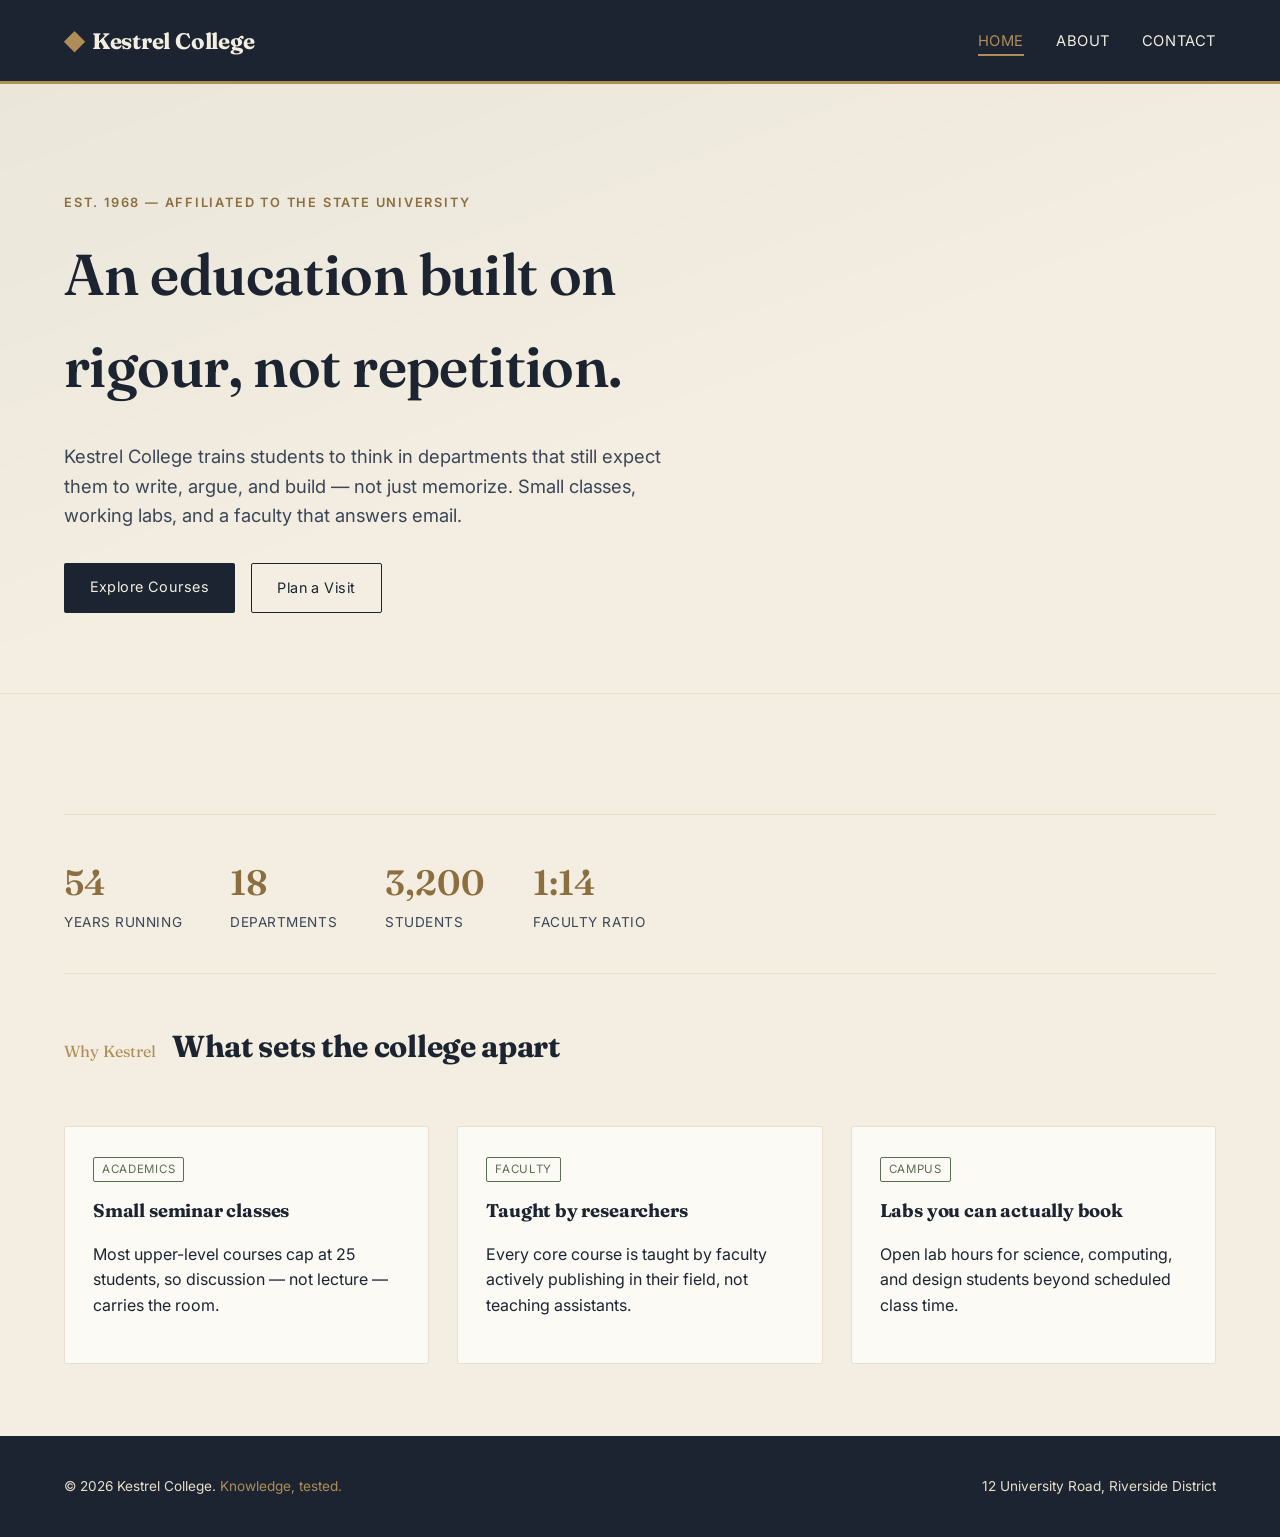
==== index.html @ f405685e "first Initial commit" ====
<!DOCTYPE html>
<html lang="en">
<head>
<meta charset="UTF-8">
<meta name="viewport" content="width=device-width, initial-scale=1.0">
<title>Kestrel College</title>
<link rel="stylesheet" href="style.css">
</head>
<body>

<header class="site-header">
  <a class="brand" href="index.html"><span class="mark">◆</span> Kestrel College</a>
  <nav class="main-nav">
    <ul>
      <li><a href="index.html" aria-current="page">Home</a></li>
      <li><a href="about.html">About</a></li>
      <li><a href="contact.html">Contact</a></li>
    </ul>
  </nav>
</header>

<section class="hero">
  <p class="eyebrow">Est. 1968 — Affiliated to the State University</p>
  <h1>An education built on rigour, not repetition.</h1>
  <p class="lede">Kestrel College trains students to think in departments that still expect them to write, argue, and build — not just memorize. Small classes, working labs, and a faculty that answers email.</p>
  <div class="hero-actions">
    <a class="btn btn-primary" href="courses.html">Explore Courses</a>
    <a class="btn btn-ghost" href="contact.html">Plan a Visit</a>
  </div>
</section>

<section>
  <div class="stat-row">
    <div class="stat"><div class="num">54</div><div class="label">Years Running</div></div>
    <div class="stat"><div class="num">18</div><div class="label">Departments</div></div>
    <div class="stat"><div class="num">3,200</div><div class="label">Students</div></div>
    <div class="stat"><div class="num">1:14</div><div class="label">Faculty Ratio</div></div>
  </div>

  <div class="section-title">
    <span class="num">Why Kestrel</span>
    <h2>What sets the college apart</h2>
  </div>
  <div class="grid">
    <div class="card">
      <span class="tag">Academics</span>
      <h3>Small seminar classes</h3>
      <p>Most upper-level courses cap at 25 students, so discussion — not lecture — carries the room.</p>
    </div>
    <div class="card">
      <span class="tag">Faculty</span>
      <h3>Taught by researchers</h3>
      <p>Every core course is taught by faculty actively publishing in their field, not teaching assistants.</p>
    </div>
    <div class="card">
      <span class="tag">Campus</span>
      <h3>Labs you can actually book</h3>
      <p>Open lab hours for science, computing, and design students beyond scheduled class time.</p>
    </div>
  </div>
</section>

<footer>
  <span>© 2026 Kestrel College. <span class="brass">Knowledge, tested.</span></span>
  <span>12 University Road, Riverside District</span>
</footer>

</body>
</html>
---- style.css ----
/* Kestrel College — shared stylesheet */

@import url('https://fonts.googleapis.com/css2?family=Fraunces:opsz,wght@9..144,400;9..144,600;9..144,700&family=Inter:wght@400;500;600&display=swap');

:root {
  --ink: #1B2430;
  --ink-soft: #3A4556;
  --parchment: #F3EEE1;
  --parchment-deep: #E8E0CC;
  --brass: #B08D57;
  --brass-deep: #8C6E3F;
  --moss: #5C6E52;
  --white: #FCFAF5;
  --radius: 2px;
}

* { box-sizing: border-box; }

html { scroll-behavior: smooth; }

body {
  margin: 0;
  background: var(--parchment);
  color: var(--ink);
  font-family: 'Inter', -apple-system, sans-serif;
  line-height: 1.6;
}

h1, h2, h3, .brand {
  font-family: 'Fraunces', Georgia, serif;
  color: var(--ink);
  margin: 0 0 0.5em;
  letter-spacing: -0.01em;
}

a { color: inherit; }

img { max-width: 100%; display: block; }

/* ---------- Header / nav ---------- */

.site-header {
  display: flex;
  align-items: center;
  justify-content: space-between;
  padding: 1.25rem 5%;
  background: var(--ink);
  color: var(--parchment);
  position: sticky;
  top: 0;
  z-index: 10;
  border-bottom: 3px solid var(--brass);
}

.brand {
  color: var(--parchment);
  font-size: 1.4rem;
  font-weight: 700;
  text-decoration: none;
  display: flex;
  align-items: baseline;
  gap: 0.5rem;
  margin: 0;
}

.brand .mark {
  color: var(--brass);
  font-size: 1.6rem;
}

nav.main-nav ul {
  list-style: none;
  display: flex;
  gap: 2rem;
  margin: 0;
  padding: 0;
}

nav.main-nav a {
  text-decoration: none;
  color: var(--parchment);
  font-size: 0.92rem;
  letter-spacing: 0.04em;
  text-transform: uppercase;
  padding-bottom: 4px;
  border-bottom: 2px solid transparent;
  transition: border-color 0.2s ease, color 0.2s ease;
}

nav.main-nav a:hover,
nav.main-nav a[aria-current="page"] {
  color: var(--brass);
  border-bottom-color: var(--brass);
}

/* ---------- Hero ---------- */

.hero {
  padding: 6rem 5% 5rem;
  background:
    linear-gradient(160deg, rgba(27,36,48,0.04) 0%, rgba(27,36,48,0) 55%),
    var(--parchment);
  border-bottom: 1px solid var(--parchment-deep);
}

.hero .eyebrow {
  font-size: 0.8rem;
  letter-spacing: 0.14em;
  text-transform: uppercase;
  color: var(--brass-deep);
  font-weight: 600;
  margin-bottom: 1rem;
}

.hero h1 {
  font-size: clamp(2.4rem, 5vw, 3.6rem);
  max-width: 16ch;
  font-weight: 600;
}

.hero p.lede {
  max-width: 52ch;
  font-size: 1.15rem;
  color: var(--ink-soft);
  margin-top: 1rem;
}

.hero-actions {
  margin-top: 2rem;
  display: flex;
  gap: 1rem;
}

/* ---------- Buttons ---------- */

.btn {
  display: inline-block;
  padding: 0.8rem 1.6rem;
  text-decoration: none;
  font-size: 0.9rem;
  letter-spacing: 0.03em;
  border-radius: var(--radius);
  transition: transform 0.15s ease, background 0.15s ease;
}

.btn-primary {
  background: var(--ink);
  color: var(--parchment);
}
.btn-primary:hover { background: var(--brass-deep); transform: translateY(-1px); }

.btn-ghost {
  border: 1px solid var(--ink);
  color: var(--ink);
}
.btn-ghost:hover { background: var(--ink); color: var(--parchment); }

/* ---------- Sections / cards ---------- */

section { padding: 4.5rem 5%; }

.section-title {
  display: flex;
  align-items: baseline;
  gap: 1rem;
  margin-bottom: 2.5rem;
}

.section-title .num {
  font-family: 'Fraunces', serif;
  color: var(--brass);
  font-size: 1rem;
}

.section-title h2 { font-size: 1.9rem; }

.grid {
  display: grid;
  grid-template-columns: repeat(auto-fit, minmax(230px, 1fr));
  gap: 1.75rem;
}

.card {
  background: var(--white);
  border: 1px solid var(--parchment-deep);
  padding: 1.75rem;
  border-radius: var(--radius);
}

.card h3 { font-size: 1.15rem; }

.card .tag {
  display: inline-block;
  font-size: 0.72rem;
  letter-spacing: 0.06em;
  text-transform: uppercase;
  color: var(--moss);
  border: 1px solid var(--moss);
  padding: 0.15rem 0.5rem;
  border-radius: var(--radius);
  margin-bottom: 0.9rem;
}

.stat-row {
  display: flex;
  flex-wrap: wrap;
  gap: 3rem;
  border-top: 1px solid var(--parchment-deep);
  border-bottom: 1px solid var(--parchment-deep);
  padding: 2.5rem 0;
  margin: 3rem 0;
}

.stat .num {
  font-family: 'Fraunces', serif;
  font-size: 2.2rem;
  color: var(--brass-deep);
  font-weight: 600;
}

.stat .label {
  font-size: 0.85rem;
  color: var(--ink-soft);
  text-transform: uppercase;
  letter-spacing: 0.04em;
}

/* ---------- Gallery-specific ---------- */

.gallery-grid {
  display: grid;
  grid-template-columns: repeat(auto-fit, minmax(240px, 1fr));
  gap: 1.5rem;
}

.gallery-tile {
  aspect-ratio: 4/3;
  border-radius: var(--radius);
  display: flex;
  align-items: flex-end;
  padding: 1rem;
  color: var(--white);
  font-family: 'Fraunces', serif;
  font-size: 1.05rem;
  position: relative;
  overflow: hidden;
}

.gallery-tile::after {
  content: "";
  position: absolute;
  inset: 0;
  background: linear-gradient(0deg, rgba(27,36,48,0.65), rgba(27,36,48,0) 60%);
}

.gallery-tile span { position: relative; z-index: 1; }

.tile-1 { background: linear-gradient(135deg, #5C6E52, #1B2430); }
.tile-2 { background: linear-gradient(135deg, #B08D57, #3A4556); }
.tile-3 { background: linear-gradient(135deg, #8C6E3F, #1B2430); }
.tile-4 { background: linear-gradient(135deg, #3A4556, #5C6E52); }
.tile-5 { background: linear-gradient(135deg, #1B2430, #B08D57); }
.tile-6 { background: linear-gradient(135deg, #5C6E52, #8C6E3F); }

/* ---------- Contact ---------- */

.contact-grid {
  display: grid;
  grid-template-columns: 1.1fr 0.9fr;
  gap: 3rem;
}

.info-list {
  list-style: none;
  padding: 0;
  margin: 1.5rem 0 0;
}

.info-list li {
  padding: 0.9rem 0;
  border-bottom: 1px solid var(--parchment-deep);
  display: flex;
  gap: 1rem;
}

.info-list .k {
  min-width: 8ch;
  color: var(--brass-deep);
  font-size: 0.8rem;
  text-transform: uppercase;
  letter-spacing: 0.05em;
  padding-top: 0.15rem;
}

form.contact-form {
  display: grid;
  gap: 1rem;
  background: var(--white);
  border: 1px solid var(--parchment-deep);
  padding: 2rem;
  border-radius: var(--radius);
}

form.contact-form label {
  font-size: 0.8rem;
  text-transform: uppercase;
  letter-spacing: 0.05em;
  color: var(--ink-soft);
  display: block;
  margin-bottom: 0.35rem;
}

form.contact-form input,
form.contact-form textarea {
  width: 100%;
  padding: 0.7rem 0.8rem;
  border: 1px solid var(--parchment-deep);
  border-radius: var(--radius);
  font-family: inherit;
  font-size: 0.95rem;
  background: var(--parchment);
}

/* ---------- Footer ---------- */

footer {
  background: var(--ink);
  color: var(--parchment-deep);
  padding: 2.5rem 5%;
  font-size: 0.85rem;
  display: flex;
  justify-content: space-between;
  flex-wrap: wrap;
  gap: 1rem;
}

footer .brass { color: var(--brass); }

@media (max-width: 720px) {
  .site-header { flex-direction: column; gap: 1rem; align-items: flex-start; }
  nav.main-nav ul { gap: 1.2rem; flex-wrap: wrap; }
  .contact-grid { grid-template-columns: 1fr; }
}
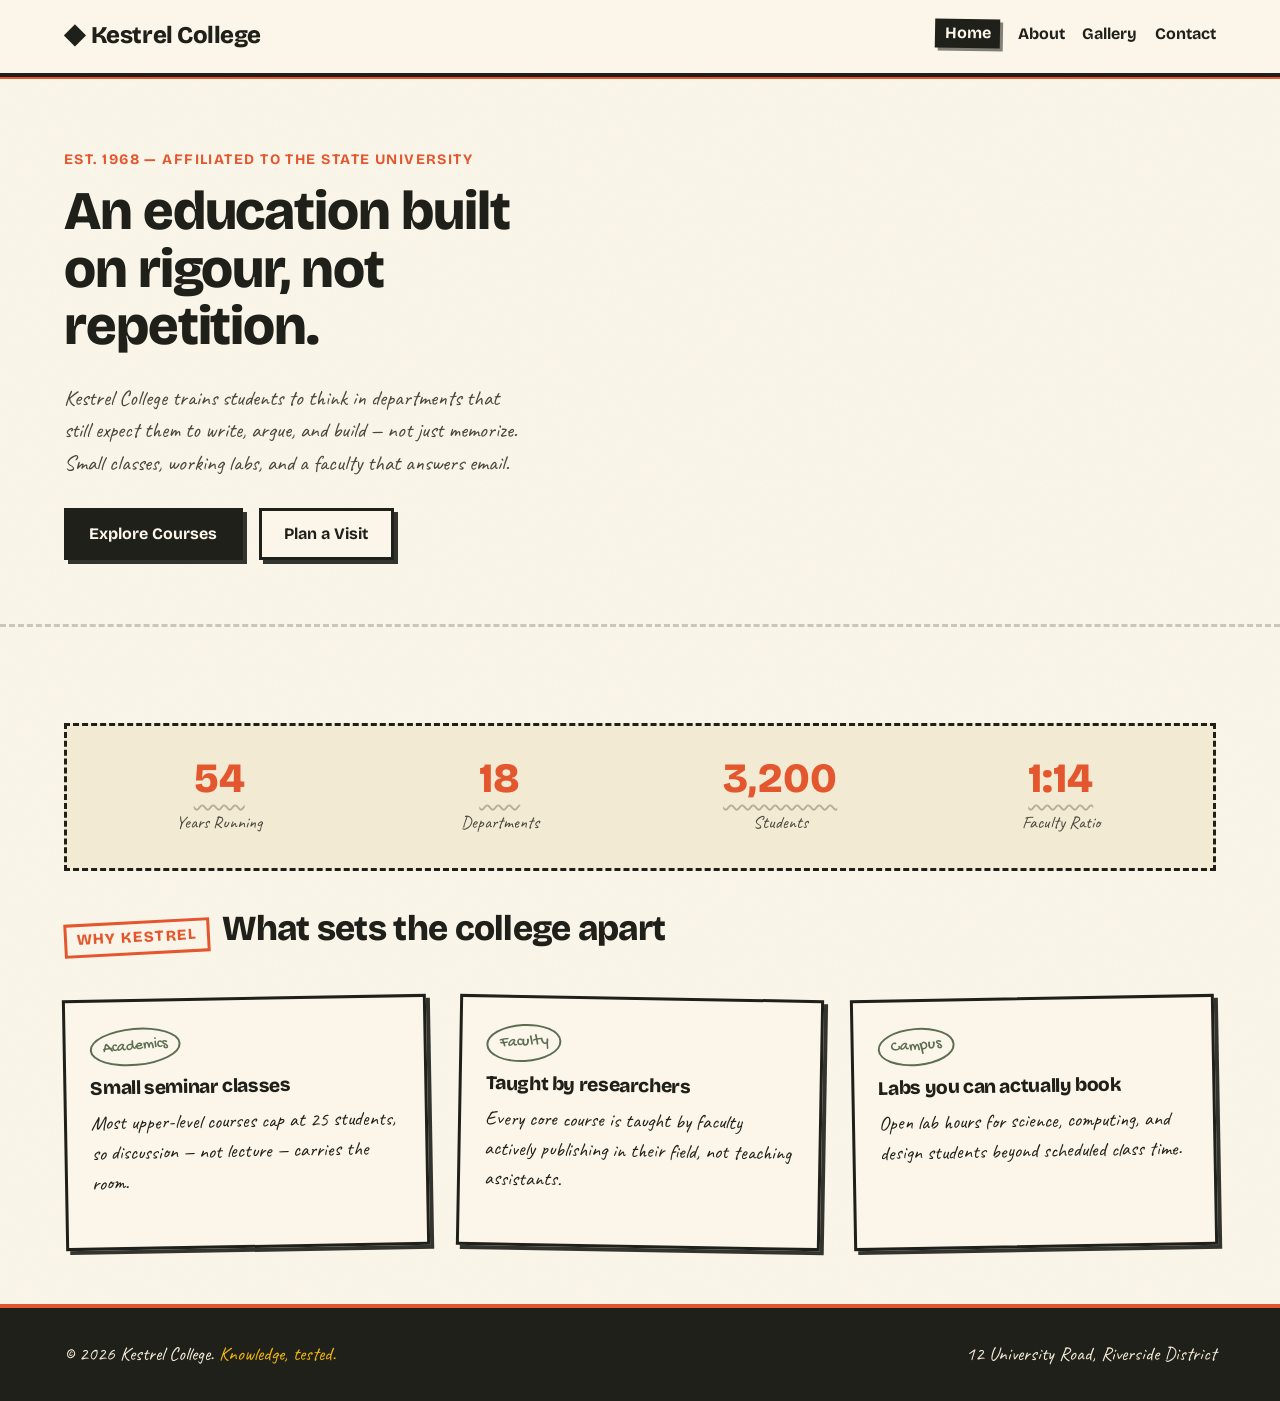
==== commit 5de4de7d: "Gallery branch commit" ====
--- a/index.html
+++ b/index.html
@@ -14,6 +14,7 @@
     <ul>
       <li><a href="index.html" aria-current="page">Home</a></li>
       <li><a href="about.html">About</a></li>
+      <li><a href="gallery.html">Gallery</a></li>
       <li><a href="contact.html">Contact</a></li>
     </ul>
   </nav>
--- a/style.css
+++ b/style.css
@@ -1,17 +1,22 @@
-/* Kestrel College — shared stylesheet */
-
-@import url('https://fonts.googleapis.com/css2?family=Fraunces:opsz,wght@9..144,400;9..144,600;9..144,700&family=Inter:wght@400;500;600&display=swap');
+/* ============================================================
+   Kestrel College — "Campus Zine" sketchbook editorial
+   Hand-drawn, slightly imperfect, very much alive.
+   ============================================================ */
+
+@import url('https://fonts.googleapis.com/css2?family=Bricolage+Grotesque:opsz,wght@12..96,500;12..96,700;12..96,800&family=Gochi+Hand&family=Caveat:wght@600;700&display=swap');
 
 :root {
-  --ink: #1B2430;
-  --ink-soft: #3A4556;
-  --parchment: #F3EEE1;
-  --parchment-deep: #E8E0CC;
-  --brass: #B08D57;
-  --brass-deep: #8C6E3F;
-  --moss: #5C6E52;
-  --white: #FCFAF5;
-  --radius: 2px;
+  --paper: #FBF6E9;        /* warm pressed paper */
+  --paper-2: #F3EAD3;      /* slightly darker paper pad */
+  --ink: #20201B;          /* near-black ink */
+  --ink-soft: #4A483E;
+  --tomato: #E4572E;       /* punchy accent */
+  --sun: #F2B705;          /* sticky-note yellow */
+  --kestrel: #5C6E52;      /* kestrel green */
+  --sky: #7FB3C9;          /* pen blue */
+  --line: rgba(32,32,27,0.22);
+  --shadow: 4px 4px 0 rgba(32,32,27,0.9);
+  --shadow-lite: 3px 3px 0 rgba(32,32,27,0.55);
 }
 
 * { box-sizing: border-box; }
@@ -20,22 +25,119 @@
 
 body {
   margin: 0;
-  background: var(--parchment);
+  background:
+    radial-gradient(circle at 15% 20%, rgba(242,183,5,0.10), transparent 40%),
+    radial-gradient(circle at 85% 10%, rgba(228,87,46,0.08), transparent 40%),
+    var(--paper);
   color: var(--ink);
-  font-family: 'Inter', -apple-system, sans-serif;
-  line-height: 1.6;
+  font-family: 'Caveat', 'Comic Sans MS', cursive;
+  font-size: 1.25rem;
+  line-height: 1.5;
+  background-image: url('data:image/svg+xml;utf8,<svg xmlns="http://www.w3.org/2000/svg" width="140" height="140"><filter id="n"><feTurbulence type="fractalNoise" baseFrequency="0.9" numOctaves="2" stitchTiles="stitch"/><feColorMatrix type="saturate" values="0"/></filter><rect width="140" height="140" filter="url(%23n)" opacity="0.045"/></svg>');
+  animation: grain 0.6s steps(3) infinite;
+}
+
+@keyframes grain {
+  0% { background-position: 0 0; }
+  50% { background-position: -40px 20px; }
+  100% { background-position: 20px -40px; }
 }
 
 h1, h2, h3, .brand {
-  font-family: 'Fraunces', Georgia, serif;
+  font-family: 'Bricolage Grotesque', 'Arial Black', sans-serif;
+  font-weight: 800;
+  line-height: 1.05;
+  letter-spacing: -0.02em;
   color: var(--ink);
   margin: 0 0 0.5em;
-  letter-spacing: -0.01em;
-}
-
+}
+
+h1 { font-size: clamp(2rem, 6vw, 3.4rem); }
+h2 { font-size: clamp(1.5rem, 4vw, 2.2rem); }
+h3 { font-size: 1.25rem; }
+
+p { margin: 0 0 1em; }
+
+img { max-width: 100%; display: block; }
 a { color: inherit; }
 
-img { max-width: 100%; display: block; }
+::selection { background: var(--sun); color: var(--ink); }
+
+/* Hand-drawn underline / highlight helpers */
+.u-hl {
+  position: relative;
+  display: inline-block;
+  background: linear-gradient(transparent 62%, var(--sun) 62%, var(--sun) 92%, transparent 92%);
+  padding: 0 0.1em;
+}
+
+.scrib {
+  position: relative;
+  display: inline-block;
+}
+.scrib::after {
+  content: "";
+  position: absolute;
+  left: 0;
+  right: 0;
+  bottom: -0.08em;
+  height: 0.4em;
+  background: url('data:image/svg+xml;utf8,<svg xmlns="http://www.w3.org/2000/svg" viewBox="0 0 120 12"><path d="M2 8 C 20 3, 40 11, 60 6 S 100 3, 118 7" fill="none" stroke="%23E4572E" stroke-width="4" stroke-linecap="round"/></svg>');
+  background-size: 120px 12px;
+  background-repeat: repeat-x;
+  opacity: 0.85;
+}
+
+.scrib--kestrel::after {
+  background-image: url('data:image/svg+xml;utf8,<svg xmlns="http://www.w3.org/2000/svg" viewBox="0 0 120 12"><path d="M2 8 C 20 3, 40 11, 60 6 S 100 3, 118 7" fill="none" stroke="%235C6E52" stroke-width="4" stroke-linecap="round"/></svg>');
+}
+
+/* Sticky-note / washi-tape sticker */
+.sticker {
+  display: inline-block;
+  background: var(--sun);
+  color: var(--ink);
+  font-family: 'Caveat', cursive;
+  font-size: 1rem;
+  padding: 0.15rem 0.7rem;
+  transform: rotate(-2deg);
+  box-shadow: var(--shadow-lite);
+  position: relative;
+}
+
+.tape {
+  position: relative;
+}
+.tape::before {
+  content: "";
+  position: absolute;
+  top: -12px;
+  left: 50%;
+  transform: translateX(-50%) rotate(-2deg);
+  width: 7rem;
+  height: 1.35rem;
+  background: rgba(244,219,150,0.72);
+  border-left: 2px dashed rgba(32,32,27,0.15);
+  border-right: 2px dashed rgba(32,32,27,0.15);
+  box-shadow: 0 1px 2px rgba(0,0,0,0.08);
+  z-index: 2;
+}
+
+/* Stamp / badge */
+.stamp {
+  display: inline-block;
+  font-family: 'Bricolage Grotesque', sans-serif;
+  font-weight: 800;
+  font-size: 0.8rem;
+  letter-spacing: 0.12em;
+  text-transform: uppercase;
+  color: var(--tomato);
+  border: 3px double var(--tomato);
+  padding: 0.2rem 0.7rem;
+  transform: rotate(-4deg);
+  border-radius: 6px;
+  opacity: 0.85;
+}
 
 /* ---------- Header / nav ---------- */
 
@@ -43,231 +145,343 @@
   display: flex;
   align-items: center;
   justify-content: space-between;
-  padding: 1.25rem 5%;
-  background: var(--ink);
-  color: var(--parchment);
+  flex-wrap: wrap;
+  gap: 0.5rem 1.5rem;
+  padding: 1.1rem 5% 1.4rem;
   position: sticky;
   top: 0;
-  z-index: 10;
-  border-bottom: 3px solid var(--brass);
+  z-index: 20;
+  background: var(--paper);
+  border-bottom: 4px solid var(--ink);
+  box-shadow: 0 2px 0 var(--tomato);
 }
 
 .brand {
-  color: var(--parchment);
-  font-size: 1.4rem;
-  font-weight: 700;
+  display: flex;
+  align-items: baseline;
+  gap: 0.4rem;
   text-decoration: none;
-  display: flex;
-  align-items: baseline;
-  gap: 0.5rem;
+  color: var(--ink);
+  font-size: 1.5rem;
   margin: 0;
 }
 
 .brand .mark {
-  color: var(--brass);
-  font-size: 1.6rem;
+  font-size: 1.7rem;
+}
+.brand .mark-bird {
+  color: var(--tomato);
+  transform: rotate(-8deg);
+  display: inline-block;
 }
 
 nav.main-nav ul {
   list-style: none;
   display: flex;
-  gap: 2rem;
+  flex-wrap: wrap;
+  gap: 1.1rem;
   margin: 0;
   padding: 0;
 }
 
 nav.main-nav a {
   text-decoration: none;
-  color: var(--parchment);
-  font-size: 0.92rem;
-  letter-spacing: 0.04em;
+  color: var(--ink);
+  font-family: 'Bricolage Grotesque', sans-serif;
+  font-weight: 700;
+  font-size: 1rem;
+  border-bottom: 3px solid transparent;
+  padding-bottom: 2px;
+  transition: transform 0.15s ease, border-color 0.15s ease, color 0.15s ease;
+  display: inline-block;
+}
+
+nav.main-nav a:hover {
+  transform: rotate(-2deg) translateY(-1px);
+  border-bottom-color: var(--tomato);
+}
+
+nav.main-nav a[aria-current="page"] {
+  background: var(--ink);
+  color: var(--paper);
+  padding: 0.15rem 0.6rem;
+  border-bottom: none;
+  transform: rotate(1deg);
+  box-shadow: var(--shadow-lite);
+}
+
+/* ---------- Hero ---------- */
+
+.hero {
+  padding: 4.5rem 5% 4rem;
+  position: relative;
+  border-bottom: 3px dashed var(--line);
+}
+
+.hero .eyebrow {
+  font-family: 'Bricolage Grotesque', sans-serif;
+  font-weight: 700;
+  font-size: 0.9rem;
+  letter-spacing: 0.1em;
   text-transform: uppercase;
-  padding-bottom: 4px;
-  border-bottom: 2px solid transparent;
-  transition: border-color 0.2s ease, color 0.2s ease;
-}
-
-nav.main-nav a:hover,
-nav.main-nav a[aria-current="page"] {
-  color: var(--brass);
-  border-bottom-color: var(--brass);
-}
-
-/* ---------- Hero ---------- */
-
-.hero {
-  padding: 6rem 5% 5rem;
-  background:
-    linear-gradient(160deg, rgba(27,36,48,0.04) 0%, rgba(27,36,48,0) 55%),
-    var(--parchment);
-  border-bottom: 1px solid var(--parchment-deep);
-}
-
-.hero .eyebrow {
-  font-size: 0.8rem;
-  letter-spacing: 0.14em;
+  color: var(--tomato);
+  margin-bottom: 0.8rem;
+}
+
+.hero h1 { max-width: 14ch; }
+
+.hero p.lede {
+  max-width: 46ch;
+  color: var(--ink-soft);
+  font-size: 1.35rem;
+}
+
+.hero-actions {
+  margin-top: 1.8rem;
+  display: flex;
+  flex-wrap: wrap;
+  gap: 1rem;
+}
+
+/* Hand-drawn arrow doodle near hero */
+.doodle-arrow {
+  position: absolute;
+  right: 7%;
+  bottom: 5rem;
+  font-size: 3rem;
+  color: var(--tomato);
+  transform: rotate(-12deg);
+  opacity: 0.8;
+  animation: bob 3s ease-in-out infinite;
+}
+@keyframes bob {
+  0%,100% { transform: rotate(-12deg) translateY(0); }
+  50% { transform: rotate(-12deg) translateY(-8px); }
+}
+
+/* ---------- Buttons ---------- */
+
+.btn {
+  display: inline-block;
+  padding: 0.7rem 1.4rem;
+  text-decoration: none;
+  font-family: 'Bricolage Grotesque', sans-serif;
+  font-weight: 700;
+  font-size: 1rem;
+  border: 3px solid var(--ink);
+  box-shadow: var(--shadow);
+  transition: transform 0.12s ease, box-shadow 0.12s ease, background 0.12s ease;
+}
+
+.btn:hover {
+  transform: translate(2px, 2px);
+  box-shadow: 2px 2px 0 var(--ink);
+}
+
+.btn:active { transform: translate(4px,4px); box-shadow: none; }
+
+.btn-primary { background: var(--ink); color: var(--paper); }
+.btn-primary:hover { background: var(--tomato); border-color: var(--tomato); box-shadow: 2px 2px 0 var(--tomato); }
+
+.btn-ghost { background: var(--paper); color: var(--ink); }
+.btn-ghost:hover { background: var(--sun); }
+
+.btn-tomato { background: var(--tomato); color: var(--paper); border-color: var(--tomato); }
+.btn-tomato:hover { background: var(--ink); border-color: var(--ink); box-shadow: 2px 2px 0 var(--ink); }
+
+/* ---------- Sections ---------- */
+
+section { padding: 3.5rem 5%; }
+
+.section-title {
+  display: flex;
+  align-items: center;
+  flex-wrap: wrap;
+  gap: 0.8rem;
+  margin-bottom: 2rem;
+}
+
+.section-title .num {
+  font-family: 'Bricolage Grotesque', sans-serif;
+  font-weight: 800;
+  color: var(--tomato);
+  font-size: 0.95rem;
+  letter-spacing: 0.08em;
   text-transform: uppercase;
-  color: var(--brass-deep);
-  font-weight: 600;
-  margin-bottom: 1rem;
-}
-
-.hero h1 {
-  font-size: clamp(2.4rem, 5vw, 3.6rem);
-  max-width: 16ch;
-  font-weight: 600;
-}
-
-.hero p.lede {
-  max-width: 52ch;
-  font-size: 1.15rem;
-  color: var(--ink-soft);
-  margin-top: 1rem;
-}
-
-.hero-actions {
-  margin-top: 2rem;
-  display: flex;
-  gap: 1rem;
-}
-
-/* ---------- Buttons ---------- */
-
-.btn {
-  display: inline-block;
-  padding: 0.8rem 1.6rem;
-  text-decoration: none;
-  font-size: 0.9rem;
-  letter-spacing: 0.03em;
-  border-radius: var(--radius);
-  transition: transform 0.15s ease, background 0.15s ease;
-}
-
-.btn-primary {
-  background: var(--ink);
-  color: var(--parchment);
-}
-.btn-primary:hover { background: var(--brass-deep); transform: translateY(-1px); }
-
-.btn-ghost {
-  border: 1px solid var(--ink);
-  color: var(--ink);
-}
-.btn-ghost:hover { background: var(--ink); color: var(--parchment); }
-
-/* ---------- Sections / cards ---------- */
-
-section { padding: 4.5rem 5%; }
-
-.section-title {
-  display: flex;
-  align-items: baseline;
-  gap: 1rem;
-  margin-bottom: 2.5rem;
-}
-
-.section-title .num {
-  font-family: 'Fraunces', serif;
-  color: var(--brass);
-  font-size: 1rem;
-}
-
-.section-title h2 { font-size: 1.9rem; }
+  border: 3px solid var(--tomato);
+  padding: 0.15rem 0.6rem;
+  transform: rotate(-3deg);
+}
+
+/* ---------- Cards ---------- */
 
 .grid {
   display: grid;
   grid-template-columns: repeat(auto-fit, minmax(230px, 1fr));
-  gap: 1.75rem;
+  gap: 1.9rem;
 }
 
 .card {
-  background: var(--white);
-  border: 1px solid var(--parchment-deep);
-  padding: 1.75rem;
-  border-radius: var(--radius);
-}
-
-.card h3 { font-size: 1.15rem; }
+  background: var(--paper);
+  border: 3px solid var(--ink);
+  box-shadow: var(--shadow);
+  padding: 1.6rem 1.5rem 1.8rem;
+  position: relative;
+  transition: transform 0.15s ease, box-shadow 0.15s ease;
+}
+
+.card:nth-child(odd) { transform: rotate(-1deg); }
+.card:nth-child(even) { transform: rotate(1deg); }
+
+.card:hover { transform: rotate(0deg) translateY(-4px); box-shadow: 6px 6px 0 var(--ink); }
+
+.card h3 { font-size: 1.2rem; }
 
 .card .tag {
   display: inline-block;
-  font-size: 0.72rem;
-  letter-spacing: 0.06em;
-  text-transform: uppercase;
-  color: var(--moss);
-  border: 1px solid var(--moss);
-  padding: 0.15rem 0.5rem;
-  border-radius: var(--radius);
-  margin-bottom: 0.9rem;
-}
+  font-family: 'Gochi Hand', cursive;
+  font-size: 1rem;
+  color: var(--kestrel);
+  border: 2px solid var(--kestrel);
+  border-radius: 50%;
+  padding: 0.3rem 0.7rem;
+  transform: rotate(-4deg);
+  margin-bottom: 0.8rem;
+  background: var(--paper);
+}
+
+.card .pin {
+  position: absolute;
+  top: -10px;
+  left: 50%;
+  transform: translateX(-50%);
+  width: 14px;
+  height: 14px;
+  border-radius: 50%;
+  background: var(--tomato);
+  box-shadow: inset -2px -2px 0 rgba(0,0,0,0.25), 0 2px 3px rgba(0,0,0,0.3);
+}
+
+/* ---------- Stats ---------- */
 
 .stat-row {
-  display: flex;
-  flex-wrap: wrap;
-  gap: 3rem;
-  border-top: 1px solid var(--parchment-deep);
-  border-bottom: 1px solid var(--parchment-deep);
-  padding: 2.5rem 0;
-  margin: 3rem 0;
+  display: grid;
+  grid-template-columns: repeat(auto-fit, minmax(150px, 1fr));
+  gap: 1.5rem;
+  border: 3px dashed var(--ink);
+  padding: 2rem 1.5rem;
+  margin: 2.5rem 0;
+  background: var(--paper-2);
+}
+
+.stat {
+  text-align: center;
+  position: relative;
 }
 
 .stat .num {
-  font-family: 'Fraunces', serif;
-  font-size: 2.2rem;
-  color: var(--brass-deep);
-  font-weight: 600;
+  font-family: 'Bricolage Grotesque', sans-serif;
+  font-weight: 800;
+  font-size: 2.6rem;
+  color: var(--tomato);
+  display: block;
+  line-height: 1;
+  text-decoration: underline wavy rgba(32,32,27,0.3) 2px;
+  text-underline-offset: 0.3em;
 }
 
 .stat .label {
-  font-size: 0.85rem;
+  font-size: 1.1rem;
   color: var(--ink-soft);
-  text-transform: uppercase;
-  letter-spacing: 0.04em;
-}
-
-/* ---------- Gallery-specific ---------- */
+  margin-top: 0.6rem;
+  display: block;
+}
+
+/* ---------- Marquee ticker ---------- */
+
+.marquee {
+  background: var(--ink);
+  color: var(--paper);
+  border-top: 3px solid var(--sun);
+  border-bottom: 3px solid var(--sun);
+  overflow: hidden;
+  white-space: nowrap;
+  padding: 0.55rem 0;
+  font-family: 'Bricolage Grotesque', sans-serif;
+  font-weight: 700;
+  font-size: 1rem;
+  letter-spacing: 0.05em;
+}
+
+.marquee span {
+  display: inline-block;
+  padding-left: 100%;
+  animation: ticker 22s linear infinite;
+}
+@keyframes ticker {
+  0% { transform: translateX(0); }
+  100% { transform: translateX(-100%); }
+}
+
+/* ---------- Gallery ---------- */
 
 .gallery-grid {
   display: grid;
-  grid-template-columns: repeat(auto-fit, minmax(240px, 1fr));
-  gap: 1.5rem;
+  grid-template-columns: repeat(auto-fit, minmax(230px, 1fr));
+  gap: 2rem;
 }
 
 .gallery-tile {
   aspect-ratio: 4/3;
-  border-radius: var(--radius);
+  border: 3px solid var(--ink);
+  box-shadow: var(--shadow);
   display: flex;
   align-items: flex-end;
   padding: 1rem;
-  color: var(--white);
-  font-family: 'Fraunces', serif;
+  color: var(--paper);
+  font-family: 'Bricolage Grotesque', sans-serif;
+  font-weight: 800;
   font-size: 1.05rem;
   position: relative;
   overflow: hidden;
-}
-
-.gallery-tile::after {
-  content: "";
+  background-image: url('data:image/svg+xml;utf8,<svg xmlns="http://www.w3.org/2000/svg" width="100" height="100"><filter id="n"><feTurbulence type="fractalNoise" baseFrequency="0.8" numOctaves="2" stitchTiles="stitch"/><feColorMatrix type="saturate" values="0"/></filter><rect width="100" height="100" filter="url(%23n)" opacity="0.15"/></svg>');
+}
+
+.gallery-tile:nth-child(odd) { transform: rotate(-1.5deg); }
+.gallery-tile:nth-child(even) { transform: rotate(1.5deg); }
+
+.gallery-tile span {
+  position: relative;
+  z-index: 1;
+  background: rgba(32,32,27,0.85);
+  padding: 0.2rem 0.5rem;
+  transform: rotate(-1deg);
+}
+
+.tile-1 { background: linear-gradient(135deg, #5C6E52, #20201B); }
+.tile-2 { background: linear-gradient(135deg, #F2B705, #E4572E); color: var(--ink); }
+.tile-3 { background: linear-gradient(135deg, #7FB3C9, #20201B); }
+.tile-4 { background: linear-gradient(135deg, #E4572E, #5C6E52); }
+.tile-5 { background: linear-gradient(135deg, #20201B, #7FB3C9); }
+.tile-6 { background: linear-gradient(135deg, #5C6E52, #E4572E); }
+
+.gallery-tile .tape-white {
   position: absolute;
-  inset: 0;
-  background: linear-gradient(0deg, rgba(27,36,48,0.65), rgba(27,36,48,0) 60%);
-}
-
-.gallery-tile span { position: relative; z-index: 1; }
-
-.tile-1 { background: linear-gradient(135deg, #5C6E52, #1B2430); }
-.tile-2 { background: linear-gradient(135deg, #B08D57, #3A4556); }
-.tile-3 { background: linear-gradient(135deg, #8C6E3F, #1B2430); }
-.tile-4 { background: linear-gradient(135deg, #3A4556, #5C6E52); }
-.tile-5 { background: linear-gradient(135deg, #1B2430, #B08D57); }
-.tile-6 { background: linear-gradient(135deg, #5C6E52, #8C6E3F); }
+  top: -2px;
+  left: 50%;
+  transform: translateX(-50%) rotate(2deg);
+  width: 6rem;
+  height: 1.2rem;
+  background: rgba(251,246,233,0.75);
+  z-index: 2;
+}
 
 /* ---------- Contact ---------- */
 
 .contact-grid {
   display: grid;
   grid-template-columns: 1.1fr 0.9fr;
-  gap: 3rem;
+  gap: 2.5rem;
 }
 
 .info-list {
@@ -278,31 +492,38 @@
 
 .info-list li {
   padding: 0.9rem 0;
-  border-bottom: 1px solid var(--parchment-deep);
+  border-bottom: 3px dotted var(--line);
   display: flex;
   gap: 1rem;
+  align-items: flex-start;
 }
 
 .info-list .k {
   min-width: 8ch;
-  color: var(--brass-deep);
-  font-size: 0.8rem;
+  color: var(--kestrel);
+  font-family: 'Bricolage Grotesque', sans-serif;
+  font-weight: 700;
+  font-size: 0.85rem;
   text-transform: uppercase;
   letter-spacing: 0.05em;
-  padding-top: 0.15rem;
+  padding-top: 0.2rem;
 }
 
 form.contact-form {
   display: grid;
-  gap: 1rem;
-  background: var(--white);
-  border: 1px solid var(--parchment-deep);
-  padding: 2rem;
-  border-radius: var(--radius);
+  gap: 1.1rem;
+  background: var(--paper);
+  border: 3px solid var(--ink);
+  box-shadow: var(--shadow);
+  padding: 2rem 1.6rem;
+  position: relative;
+  transform: rotate(0.5deg);
 }
 
 form.contact-form label {
-  font-size: 0.8rem;
+  font-family: 'Bricolage Grotesque', sans-serif;
+  font-weight: 700;
+  font-size: 0.85rem;
   text-transform: uppercase;
   letter-spacing: 0.05em;
   color: var(--ink-soft);
@@ -314,30 +535,42 @@
 form.contact-form textarea {
   width: 100%;
   padding: 0.7rem 0.8rem;
-  border: 1px solid var(--parchment-deep);
-  border-radius: var(--radius);
-  font-family: inherit;
-  font-size: 0.95rem;
-  background: var(--parchment);
+  border: 2px solid var(--ink);
+  border-radius: 0;
+  font-family: 'Caveat', cursive;
+  font-size: 1.2rem;
+  background: #FFFDF6;
+  box-shadow: inset 2px 2px 0 rgba(32,32,27,0.08);
+}
+
+form.contact-form input:focus,
+form.contact-form textarea:focus {
+  outline: 3px solid var(--sun);
+  outline-offset: 1px;
 }
 
 /* ---------- Footer ---------- */
 
 footer {
   background: var(--ink);
-  color: var(--parchment-deep);
-  padding: 2.5rem 5%;
-  font-size: 0.85rem;
+  color: var(--paper-2);
+  padding: 2rem 5%;
+  font-family: 'Caveat', cursive;
+  font-size: 1.2rem;
   display: flex;
   justify-content: space-between;
   flex-wrap: wrap;
   gap: 1rem;
-}
-
-footer .brass { color: var(--brass); }
+  border-top: 4px solid var(--tomato);
+}
+
+footer .brass { color: var(--sun); }
+
+/* ---------- Responsive ---------- */
 
 @media (max-width: 720px) {
-  .site-header { flex-direction: column; gap: 1rem; align-items: flex-start; }
-  nav.main-nav ul { gap: 1.2rem; flex-wrap: wrap; }
+  .site-header { flex-direction: column; align-items: flex-start; }
   .contact-grid { grid-template-columns: 1fr; }
-}
+  .doodle-arrow { display: none; }
+  .stat-row { grid-template-columns: repeat(2, 1fr); }
+}
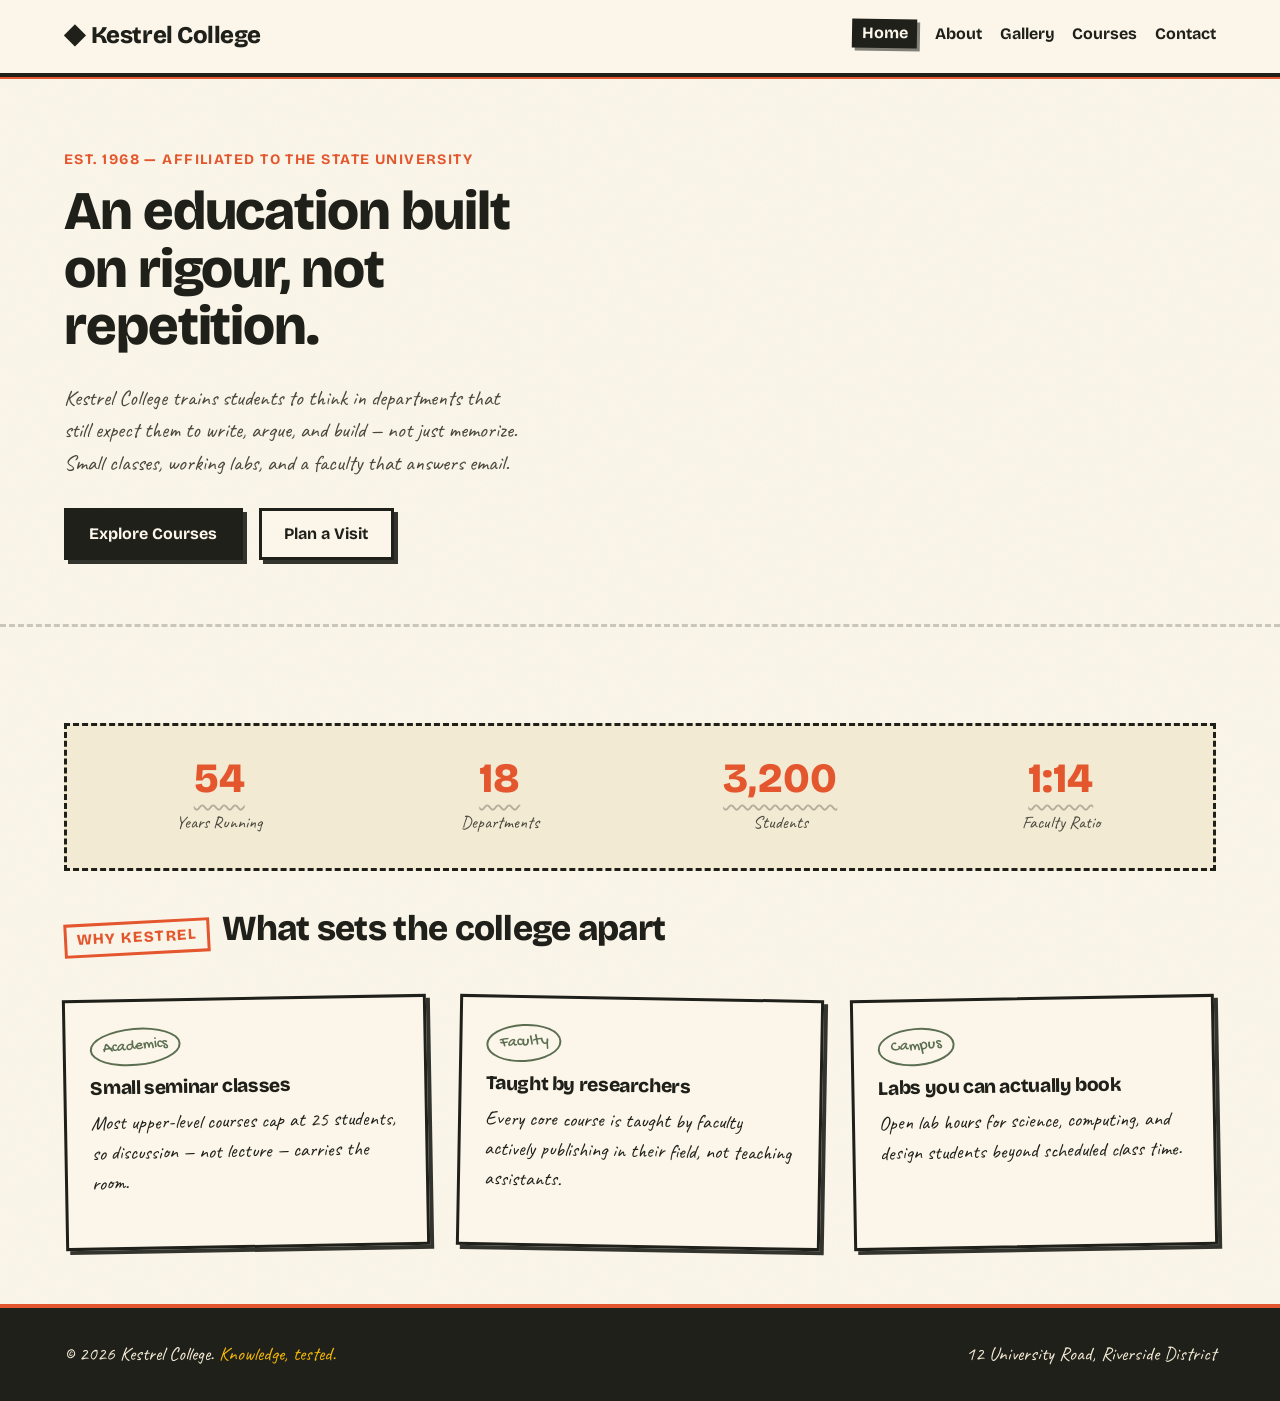
==== commit f5e047f9: "commit for courses" ====
--- a/index.html
+++ b/index.html
@@ -15,6 +15,7 @@
       <li><a href="index.html" aria-current="page">Home</a></li>
       <li><a href="about.html">About</a></li>
       <li><a href="gallery.html">Gallery</a></li>
+      <li><a href="courses.html">Courses</a></li>
       <li><a href="contact.html">Contact</a></li>
     </ul>
   </nav>
